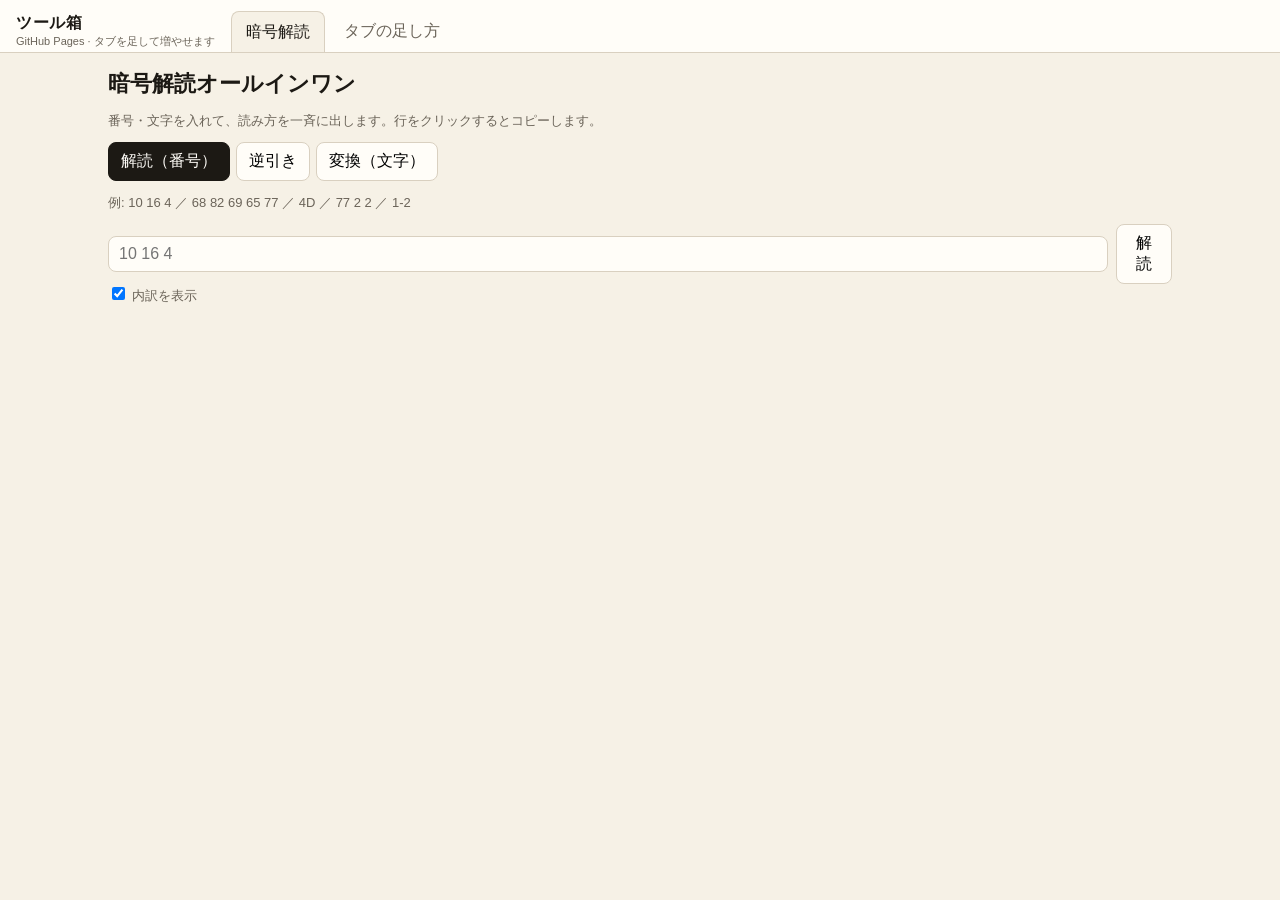
==== docs/index.html @ 7bb49cfd "暗号解読ツールと GitHub Pages 用サイトを追加 Co-authored-by: Cursor <cursoragent@cursor.com>" ====
<!DOCTYPE html>
<html lang="ja">
<head>
  <meta charset="UTF-8" />
  <meta name="viewport" content="width=device-width, initial-scale=1" />
  <title>ツール箱</title>
  <link rel="stylesheet" href="css/site.css" />
</head>
<body>
  <header class="site-header">
    <div class="site-brand">
      ツール箱
      <small>GitHub Pages · タブを足して増やせます</small>
    </div>
    <nav id="site-tabs" aria-label="ツール一覧"></nav>
  </header>
  <iframe id="tool-frame" title="ツール"></iframe>
  <script src="js/catalog.js"></script>
  <script src="js/shell.js"></script>
</body>
</html>
---- docs/css/site.css ----
:root {
  --ink: #1c1914;
  --muted: #6b6459;
  --paper: #f6f1e6;
  --paper-2: #fffdf8;
  --line: #d9d0c0;
  --accent: #8b3d2f;
  --accent-2: #2f4a3c;
  --tab: #efe8d8;
}

* { box-sizing: border-box; }

html, body {
  height: 100%;
  margin: 0;
  background: var(--paper);
  color: var(--ink);
  font-family: "Yu Gothic UI", "Hiragino Sans", sans-serif;
}

body {
  display: flex;
  flex-direction: column;
}

.site-header {
  display: flex;
  align-items: center;
  gap: 16px;
  padding: 10px 16px 0;
  border-bottom: 1px solid var(--line);
  background: var(--paper-2);
}

.site-brand {
  font-weight: 700;
  letter-spacing: 0.04em;
  white-space: nowrap;
}

.site-brand small {
  display: block;
  font-weight: 400;
  color: var(--muted);
  font-size: 11px;
  letter-spacing: 0;
}

#site-tabs {
  display: flex;
  gap: 4px;
  overflow-x: auto;
  flex: 1;
}

.site-tab {
  border: 1px solid transparent;
  border-bottom: none;
  background: transparent;
  color: var(--muted);
  padding: 10px 14px;
  cursor: pointer;
  border-radius: 8px 8px 0 0;
  font: inherit;
}

.site-tab.is-active {
  background: var(--paper);
  color: var(--ink);
  border-color: var(--line);
  position: relative;
  top: 1px;
}

#tool-frame {
  flex: 1;
  width: 100%;
  border: 0;
  background: var(--paper);
}
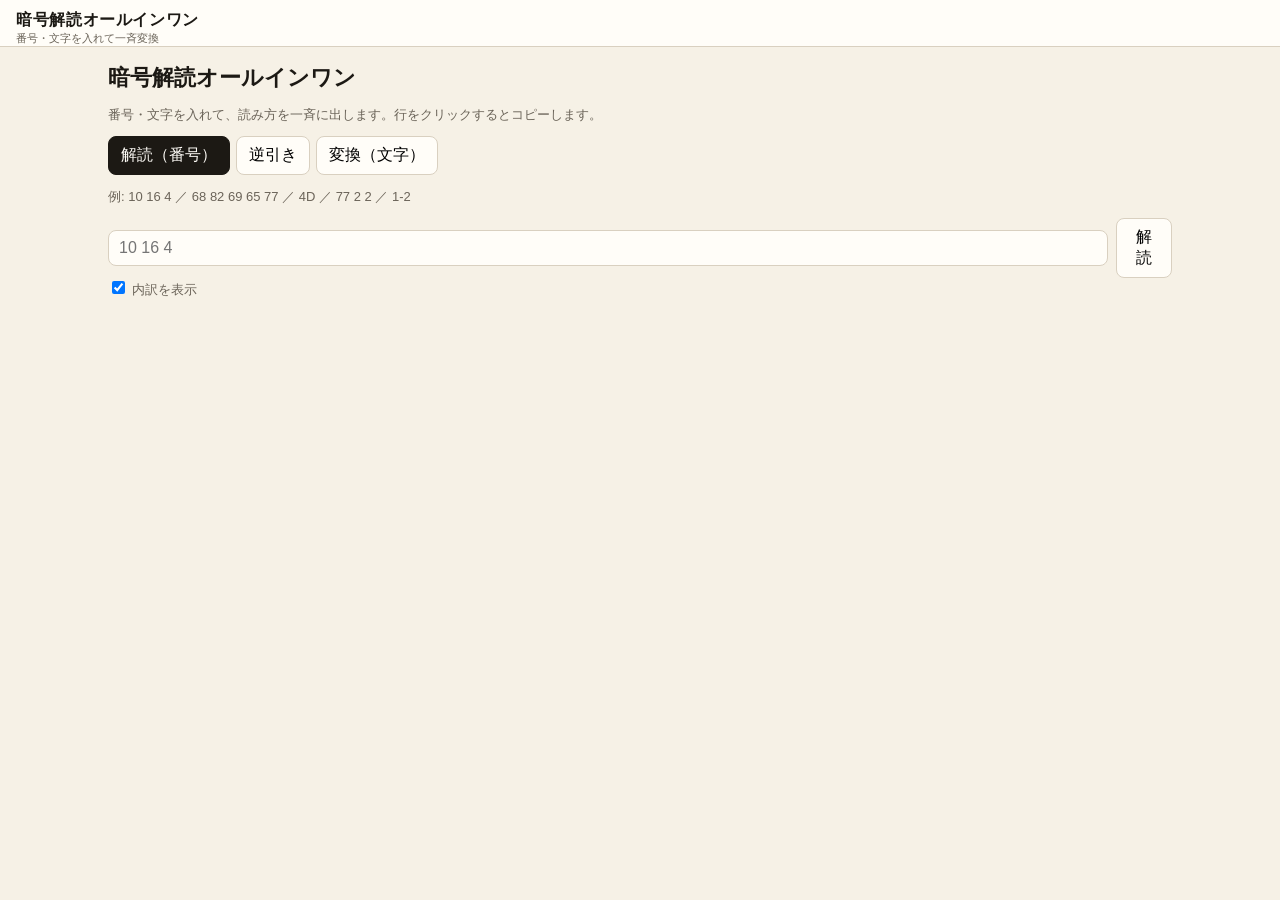
==== commit 75d12559: "Remove about tab and add seasons, solfege, rainbow, weekdays, deadly sins Co-authored-by: Cursor <cu" ====
--- a/docs/index.html
+++ b/docs/index.html
@@ -9,8 +9,8 @@
 <body>
   <header class="site-header">
     <div class="site-brand">
-      ツール箱
-      <small>GitHub Pages · タブを足して増やせます</small>
+      暗号解読オールインワン
+      <small>番号・文字を入れて一斉変換</small>
     </div>
     <nav id="site-tabs" aria-label="ツール一覧"></nav>
   </header>
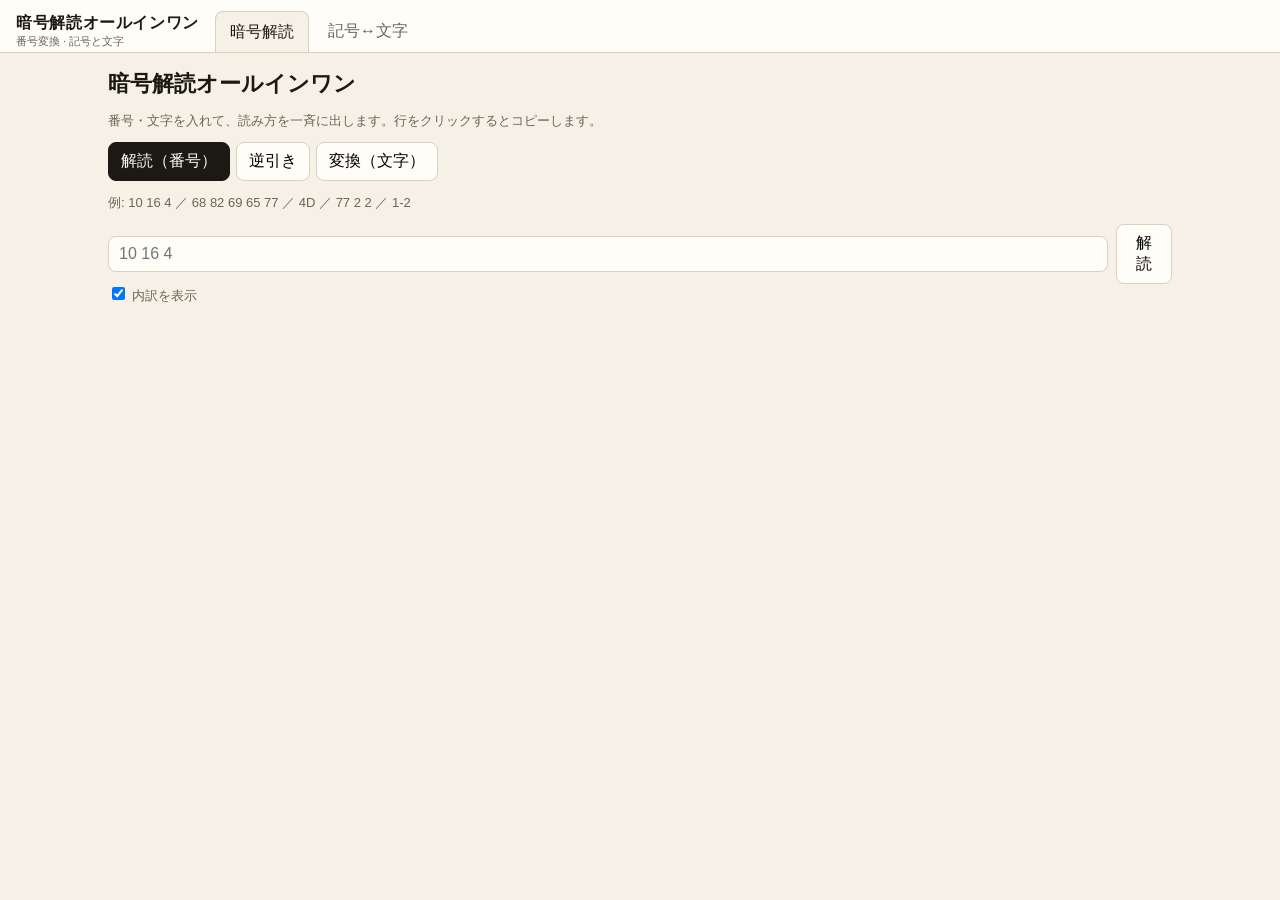
==== commit 5bf0abf6: "Add glyph tab for braille, pigpen, and dancing men Co-authored-by: Cursor <cursoragent@cursor.com>" ====
--- a/docs/index.html
+++ b/docs/index.html
@@ -10,7 +10,7 @@
   <header class="site-header">
     <div class="site-brand">
       暗号解読オールインワン
-      <small>番号・文字を入れて一斉変換</small>
+      <small>番号変換 · 記号と文字</small>
     </div>
     <nav id="site-tabs" aria-label="ツール一覧"></nav>
   </header>
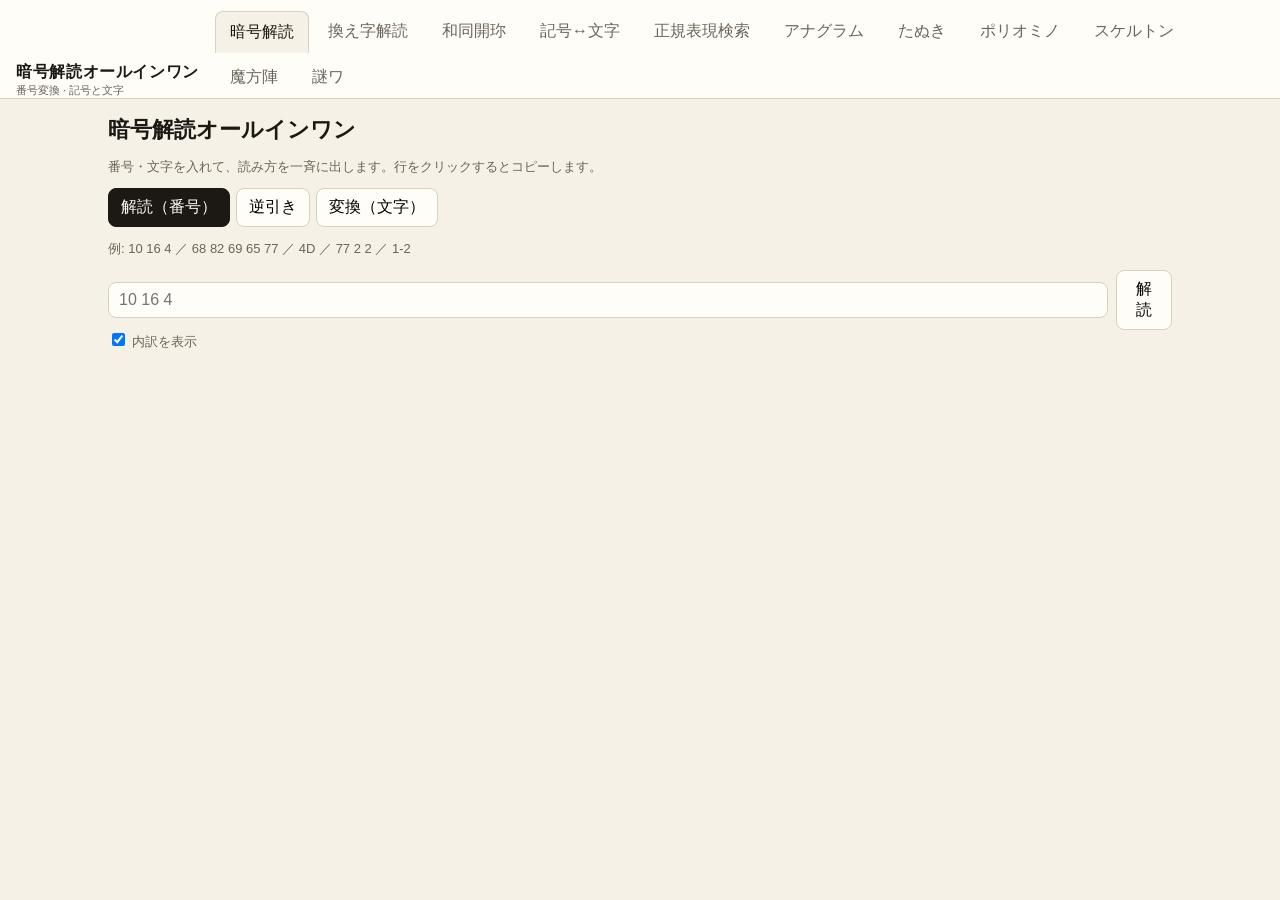
==== commit ecf936a8: "Surface rune decode in cipher convert and force cache bust Co-authored-by: Cursor <cursoragent@curso" ====
--- a/docs/index.html
+++ b/docs/index.html
@@ -15,7 +15,7 @@
     <nav id="site-tabs" aria-label="ツール一覧"></nav>
   </header>
   <iframe id="tool-frame" title="ツール"></iframe>
-  <script src="js/catalog.js"></script>
-  <script src="js/shell.js"></script>
+  <script src="js/catalog.js?v=20260404r2"></script>
+  <script src="js/shell.js?v=20260404r2"></script>
 </body>
 </html>
--- a/docs/css/site.css
+++ b/docs/css/site.css
@@ -26,8 +26,9 @@
 
 .site-header {
   display: flex;
-  align-items: center;
-  gap: 16px;
+  flex-wrap: wrap;
+  align-items: flex-end;
+  gap: 8px 16px;
   padding: 10px 16px 0;
   border-bottom: 1px solid var(--line);
   background: var(--paper-2);
@@ -49,9 +50,10 @@
 
 #site-tabs {
   display: flex;
+  flex-wrap: wrap;
   gap: 4px;
-  overflow-x: auto;
-  flex: 1;
+  flex: 1 1 12em;
+  overflow: visible;
 }
 
 .site-tab {
